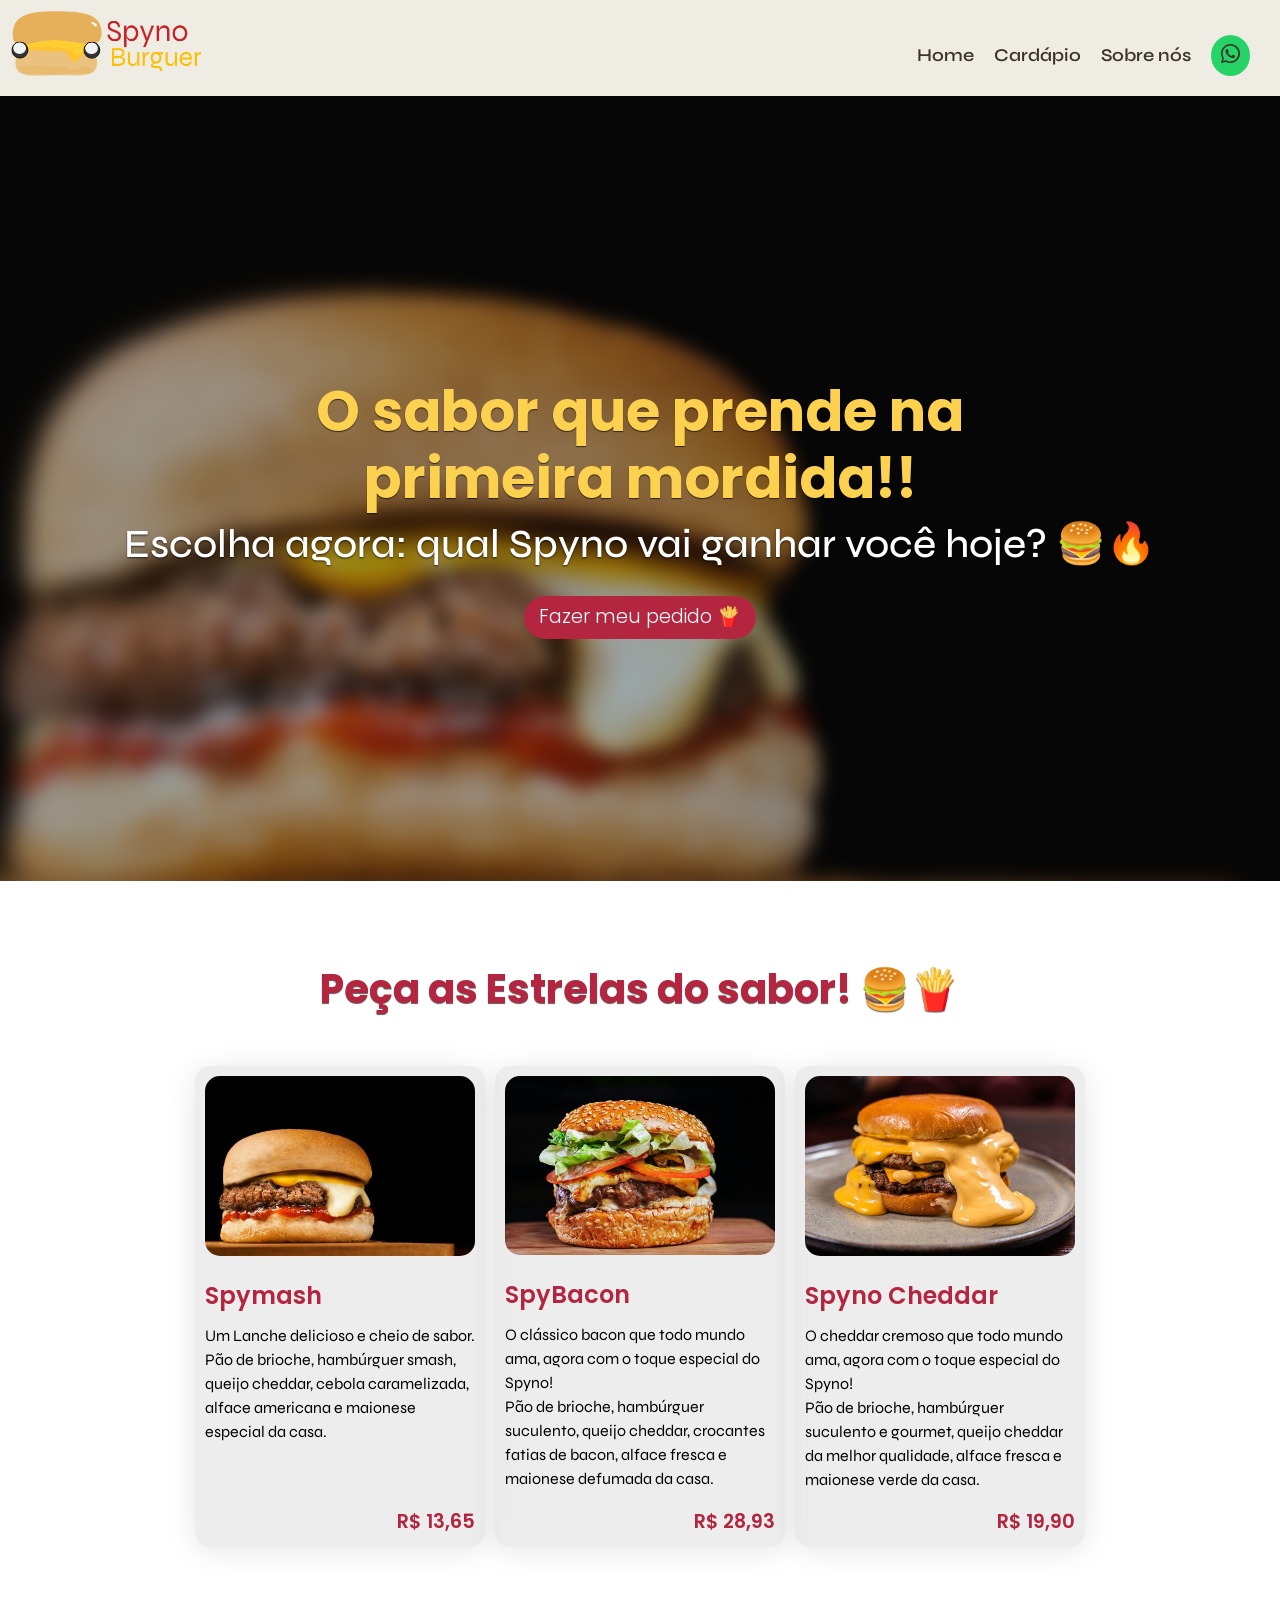
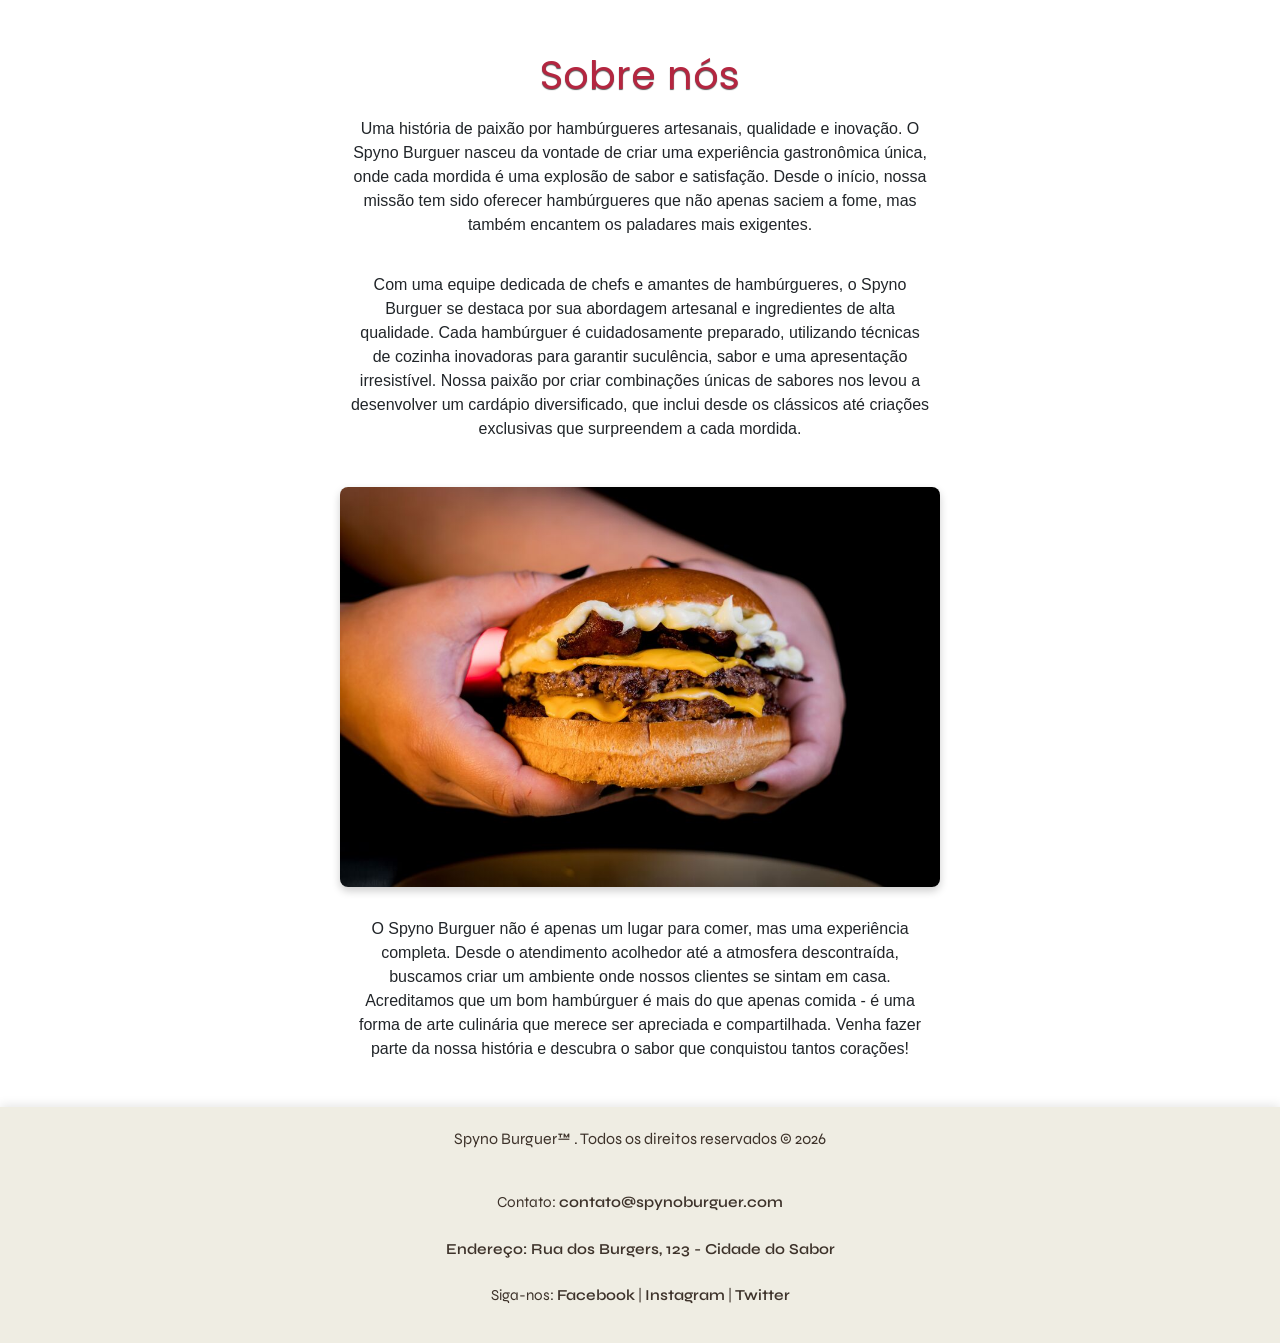
==== index.html @ efda7190 "feat: card animations; about Us html animations; cta in index.html with link for menu.html" ====
<!DOCTYPE html>
<html lang="pt-br">
<head>
    <!-- SEO básico com palavras-chave -->
    <meta name="keywords" content="Hamburgueria, Burger, Spyno Burger, Hambúrguer Artesanal, Delivery de Hambúrguer, Fast Food, Smash Burger, Lanches, Cardápio Online, Hamburgueria Gourmet">

    <meta charset="UTF-8">
    <meta name="viewport" content="width=device-width, initial-scale=1.0">
    
    <title>Spyno Burguer</title>

    <!-- Fontes externas do Google -->
    <link rel="preconnect" href="https://fonts.googleapis.com">
    <link rel="preconnect" href="https://fonts.gstatic.com" crossorigin>

    <link href="https://fonts.googleapis.com/css2?family=Montserrat:ital,wght@0,100..900;1,100..900&family=Syne:wght@400..800&display=swap" rel="stylesheet">

    <link href="https://fonts.googleapis.com/css2?family=Poppins:ital,wght@0,100;0,200;0,300;0,400;0,500;0,600;0,700;0,800;0,900;1,100;1,200;1,300;1,400;1,500;1,600;1,700;1,800;1,900&display=swap" rel="stylesheet">

    <!-- Ícones do Google -->
    <link rel="stylesheet" href="https://fonts.googleapis.com/css2?family=Material+Symbols+Outlined:opsz,wght,FILL,GRAD@24,400,0,0&icon_names=menu" />

    <!-- Bootstrap (CSS + ícones) -->
    <link href="https://cdn.jsdelivr.net/npm/bootstrap@5.3.8/dist/css/bootstrap.min.css" rel="stylesheet">
    <link rel="stylesheet" href="https://cdn.jsdelivr.net/npm/bootstrap-icons@1.11.3/font/bootstrap-icons.min.css">

    <!-- CSS modular do projeto -->
    <link rel="stylesheet" href="css/conf.css">
    <link rel="stylesheet" href="css/components/bg.css">
    <link rel="stylesheet" href="css/components/animations.css">
    <link rel="stylesheet" href="css/layout/index.css">
    <link rel="stylesheet" href="css/components/header.css">
    <link rel="stylesheet" href="css/components/main.css">
    <link rel="stylesheet" href="css/components/footer.css">
    <link rel="stylesheet" href="css/components/logo.css">
    <link rel="stylesheet" href="css/components/menu.css">
    <link rel="stylesheet" href="css/components/button.css">
    <link rel="stylesheet" href="css/components/zap.css">
    <link rel="stylesheet" href="css/components/card.css">
    <link rel="stylesheet" href="css/components/text.css">
</head>

<body class="bg">

    <!-- ================= HEADER ================= -->
    <header class="header">

        <!-- Logo responsiva (troca imagem no mobile) -->
        <picture>
            <source media="(max-width: 768px)" srcset="images/logo-mob.png">
            <img src="images/logo.png" alt="Hamburguer com olinhos e o nome Spyno Burguer" class="logo-img">
        </picture>

        <!-- Menu de navegação -->
        <nav class="menu">

            <!-- Ícone do menu mobile -->
            <span class="material-symbols-outlined" id="menu-btn">
                menu
            </span>

            <!-- Lista de navegação -->
            <ul id="menu-list">

                <li><a href="#home">Home</a></li>
                <li><a href="/html/menu.html">Cardápio</a></li>
                <li><a href="/html/aboutUs.html">Sobre nós</a></li>

                <!-- BOTÃO WHATSAPP (corrigido dentro de LI) -->
                <li>
                    <a href="https://wa.me/5511999999999" target="_blank" class="whatsapp-btn">
                        <i class="bi bi-whatsapp"></i>
                    </a>
                </li>

            </ul>
        </nav>
    </header>

    <!-- ================= MAIN ================= -->
    <main class="main">

        <!-- HERO SECTION -->
        <section class="starter">

            <h1 class="title " id="titleCta">
                O sabor que prende na <br>primeira mordida!!
            </h1>

            <h2 class="subtitle" id="subtitleCta">
                Escolha agora: qual Spyno vai ganhar você hoje? &#x1F354;&#x1F525;
            </h2>

            <button class="callToAction">
                <a href="html/menu.html">Fazer meu pedido &#x1F35F;</a>
            </button>

        </section>

        <!-- CARDÁPIO / DESTAQUES -->
        <section class="stars">

            <div class="container ">

                <h2 class="subtitle " id="subtitleStars">
                    Peça as Estrelas do sabor!  &#x1F354;&#x1F35F;
                </h2>

                <div class="cards-container">
                    <div class="card">
                        <figure class="card-img ">
                            <img src="images/Spymash.jpg" alt="imagem do item do cardápio">
                        </figure>
                        <h3 class="card-title">Spymash</h3>
                        <p class="card-description">
                            Um Lanche delicioso e cheio de sabor. <br>
                            Pão de brioche, hambúrguer smash, queijo cheddar, cebola caramelizada, alface americana e maionese especial da casa.
                            <br>
                        </p>
                        <span class="price">R$ 13,65</span>

                    </div>
                    <div class="card item">
                        <figure class="card-img ">
                            <img src="images/SpyBacon.jpg" alt="imagem do item do cardápio">
                        </figure>
                        <h3 class="card-title">SpyBacon</h3>
                        <p class="card-description">
                            O clássico bacon que todo mundo ama, agora com o toque especial do Spyno! <br>
                            Pão de brioche, hambúrguer suculento, queijo cheddar, crocantes fatias de bacon, alface fresca e maionese defumada da casa. <br>
                        </p>
                        <span class="price">R$ 28,93</span>

                    </div>
                    <div class="card item  ">
                        <figure class="card-img">
                            <img src="images/SpynoCheddar.jpg" alt="imagem do item do cardápio">
                        </figure>
                        <h3 class="card-title">Spyno Cheddar</h3>
                        <p class="card-description">
                            O cheddar  cremoso que todo mundo ama, agora com o toque especial do Spyno! <br>
                            Pão de brioche, hambúrguer suculento e gourmet, queijo cheddar da melhor qualidade, alface fresca e maionese verde da casa.<br>
                        </p>
                        <span class="price">R$ 19,90</span>
                    </div>
                </div>

            </div>
        </section>

        <!-- SOBRE -->
        <section class="about-us ">

            <h2 class="subtitle" id="subtitleAbout">Sobre nós</h2>

            <p class="paragraph">
                Uma história de paixão por hambúrgueres artesanais, qualidade e inovação. O Spyno Burguer nasceu da vontade de criar uma experiência gastronômica única, onde cada mordida é uma explosão de sabor e satisfação. Desde o início, nossa missão tem sido oferecer hambúrgueres que não apenas saciem a fome, mas também encantem os paladares mais exigentes.
            </p>

            <p class="paragraph">
                Com uma equipe dedicada de chefs e amantes de hambúrgueres, o Spyno Burguer se destaca por sua abordagem artesanal e ingredientes de alta qualidade. Cada hambúrguer é cuidadosamente preparado, utilizando técnicas de cozinha inovadoras para garantir suculência, sabor e uma apresentação irresistível. Nossa paixão por criar combinações únicas de sabores nos levou a desenvolver um cardápio diversificado, que inclui desde os clássicos até criações exclusivas que surpreendem a cada mordida.
            </p>

            <img src="images/foto-para-about-us.jpg" alt="imagem">

            <p class="paragraph">
                O Spyno Burguer não é apenas um lugar para comer, mas uma experiência completa. Desde o atendimento acolhedor até a atmosfera descontraída, buscamos criar um ambiente onde nossos clientes se sintam em casa. Acreditamos que um bom hambúrguer é mais do que apenas comida - é uma forma de arte culinária que merece ser apreciada e compartilhada. Venha fazer parte da nossa história e descubra o sabor que conquistou tantos corações!
            </p>



    </main>

    <!-- ================= FOOTER ================= -->
    <footer class="footer">
        <p>Spyno Burguer™ . Todos os direitos reservados © 2026</p>
        <br>
      <div class="contact-info">
          
            <p class="contact">Contato: <a href="mailto:contato@spynoburguer.com">contato@spynoburguer.com</a></p>
            <p class="address"><a href="https://www.google.com/maps" target="_blank" rel="external">Endereço: Rua dos Burgers, 123 - Cidade do Sabor</a></p>   
                <p class="social">
                Siga-nos:
                <a href="https://www.facebook.com/spynoburguer" target="_blank">Facebook</a> |
                <a href="https://www.instagram.com/spynoburguer" target="_blank">Instagram</a> |
                <a href="https://www.twitter.com/spynoburguer" target="_blank">Twitter</a>
            </p>
      </div>
    </footer>

    <!-- JS -->
    <script src="js/menu.js"></script>
    <script src="js/load.js"></script>

    <!-- Bootstrap JS -->
    <script src="https://cdn.jsdelivr.net/npm/bootstrap@5.3.8/dist/js/bootstrap.bundle.min.js"></script>

</body>
</html>
---- css/conf.css ----
/* Reset geral: remove espaçamentos padrão do navegador e padroniza o modelo de caixa */
* {
    padding: 0px;
    margin: 0px;
    box-sizing: border-box; /* facilita layout: padding não aumenta o tamanho do elemento */
}

/* Variáveis globais de cor (design system simples) */
:root {
    --base: #efede3;          /* cor de fundo base */
    --shadows: #000000a6;     /* sombra semi-transparente */

    --cta: #B42640;           /* cor de destaque (botões/ações principais) */
    --accent: #FCD150;        /* cor de destaque secundário */

    --text: #000000;          /* texto principal */
    --text-additional: #3d322a; /* texto secundário */
    --text-day: #ffffff;      /* texto sobre fundos escuros */
}

/* Estrutura base da página */
body {
    width: 100%;
    margin: 0px;
    padding: 0px;

    min-height: 100vh; /* garante que ocupa pelo menos a altura da tela */

    display: flex;
    flex-direction: column; /* organiza conteúdo em coluna */
}

/* Faz o conteúdo principal ocupar o espaço restante */
main {
    flex: 1; /* empurra footer pra baixo e ocupa espaço disponível */
}
---- css/components/bg.css ----
.bg{
    background-image: linear-gradient(45deg, var(--base), var(--gradient), var(--endGrad));
}
---- css/components/animations.css ----
/* Faz o elemento aparecer gradualmente (de transparente para visível) */
@keyframes fadeIn {
    from {
        opacity: 0;
    }
    to {
        opacity: 1;
    }
}

/* Faz o elemento desaparecer gradualmente (de visível para transparente) */
@keyframes fadeout {
    from {
        opacity: 1;
    }
    to {
        opacity: 0;
    }
}

/* Animação de “entrada suave” com leve subida */
@keyframes cascade {
    from {
        opacity: 0;
        transform: translateY(-10px); /* começa um pouco acima */
    }
    to {
        opacity: 1;
        transform: translateY(0); /* volta pra posição normal */
    }
}

/* Efeito de pulsação (cresce e volta ao normal) */
@keyframes pulse {
    0% {
        transform: scale(1);
    }
    50% {
        transform: scale(1.08); /* aumenta levemente */
    }
    100% {
        transform: scale(1); /* volta ao tamanho original */
    }
}

/* Entrada vindo da esquerda para o centro */
@keyframes slideIn {
    from {
        transform: translateX(-100%); /* começa fora da tela à esquerda */
        opacity: 0;
    }
    to {
        transform: translateX(0); /* posição final */
        opacity: 1;
    }
}



.fade-in.show {
  animation: fadeIn 0.6s ease forwards;
}

.fade-out.show {
  animation: fadeout 0.6s ease forwards;
}

.cascade.show {
  animation: cascade 0.6s ease forwards;
}

.slide-in.show {
  animation: slideIn 0.6s ease forwards;
}
---- css/layout/index.css ----
/* ===== HERO SECTION ===== */

.starter {
    position: relative;
    overflow: hidden;

    min-width: 100%;
    padding-top: 40px;

    display: flex;
    flex-direction: column;
    align-items: center;
    justify-content: center;

    min-height: 87.3vh; /* quase tela cheia */
}

/* Fundo do hero com imagem + overlay + blur */
.starter::before {
    content: "";

    position: absolute;
    inset: 0;

    /* camada escura + imagem */
    background-image:     
      linear-gradient(
            rgba(0,0,0,.35),
            rgba(0,0,0,.35)
        ),
        url('../../images/burguer-bg.jpg');

    background-size: cover;
    background-position: center;

    filter: blur(8px); /* efeito cinematográfico */
    transform: scale(1.1); /* evita bordas aparecendo no blur */

    z-index: -1; /* joga para trás do conteúdo */
}

/* ===== CTA HERO TITLE ===== */

#titleCta {
    font-size:clamp(1.5rem, 5vw, 3.5rem);
    font-family: 'Poppins', sans-serif;
    font-weight: 700;

    text-shadow: 0px 1px 1px var(--shadows);

    color: var(--accent);
}

/* Subtítulo do CTA */
#subtitleCta {
    font-weight: 500;
    font-family: 'Syne', sans-serif;
    font-size: clamp(1.25rem, 4vw, 2.5rem);

    text-shadow: 0px 1px 2px var(--shadows);

    color: var(--text-day);
}

/* ===== STARS SECTION ===== */

.stars {
    width: 100%;

    display: flex;
    flex-direction: column;
    align-items: center;
    justify-content: center;

    margin-top: 5%;
    padding: 20px;
}

/* Subtítulo específico da seção stars */
.subtitle#subtitleStars {
    font-size: clamp(1.5rem, 4vw, 2.5rem)   ;
    font-family: 'Poppins', sans-serif;
    font-weight: 700;

    text-shadow: 0px 1px 1px var(--shadows);

    color: var(--cta);
}



.about-us{
    width: 100%;
    padding: 20px;
    margin-top: 5%;
    display: flex;
    flex-direction: column;
    align-items: center;
    justify-content: center;
}

#subtitleAbout {
    font-size: clamp(1.5rem, 4vw, 2.5rem);
    font-family: 'Poppins', sans-serif;
    font-weight: 400;

    text-shadow: 0px 1px 1px var(--shadows);

    color: var(--cta);
}
.paragraph {
    max-width: 600px; /* evita linha muito longa (boa prática UX) */
    padding: 10px;
    line-height: 1.5; /* melhora leitura */

    font-family: Helvetica, sans-serif;
    font-size: clamp(1rem, 4vw, 1.25rem);
    text-align: center;
    background: rgba(255, 255, 255, 0.8); /* leve fundo para destacar o texto */
    border-radius: 8px; /* cantos arredondados para suavizar */ 

    animation: cascade 1s ease-in-out;
}

.about-us img {
    width: 100%;
    max-width: 600px;
    margin: 20px 0;
    border-radius: 8px; /* cantos arredondados para suavizar */
    box-shadow: 0px 4px 8px rgba(0,0,0,0.2); /* leve sombra para destacar a imagem */
}

a{
    text-decoration: none;
    color: var(--text-day);
}
a:hover{
    color: var(--text);
}
---- css/components/header.css ----
/* Header da página */
.header {
    display: flex;        /* ativa flexbox */
    min-width: 100%;      /* tenta ocupar toda largura */

    background: var(--base); /* fundo do header */

    padding: 10px;        /* espaço interno */
}
---- css/components/main.css ----
/* Container principal da página */
.main {
    display: flex;              /* ativa flexbox */
    width: 100%;                /* ocupa toda largura */
    height: 100vh;              /* ocupa toda altura da tela */

    flex-direction: column;     /* organiza itens em coluna */

    align-items: center;        /* centraliza horizontalmente */
    justify-content: flex-start;    /* centraliza verticalmente */
}
---- css/components/footer.css ----
/* Footer da página */
.footer {
    display: flex;
    flex-direction: column; /* 👈 ESSENCIAL: organiza em coluna */
    align-items: center;
    justify-content: center;

    width: 100%;
    background: var(--base);

    padding: 20px 15px;
    margin: 0;

    color: var(--text-additional);
    font-family: 'Syne', sans-serif;

    text-align: center;

    box-shadow: 0 -2px 10px rgba(0,0,0,0.1);
}

/* texto principal */
.footer .copyright {
    font-size: 1.1rem;
    font-weight: 500;
    margin-bottom: 10px;
}

/* bloco de contato */
.contact-info {
    display: flex;
    flex-direction: column; /* 👈 evita tudo ficar na mesma linha */
    align-items: center;
    gap: 8px;

    font-size: 0.95rem;
}

/* links */
.contact-info a {
    color: inherit;
    text-decoration: none;
    font-weight: 600;
}

.contact-info a:hover {
    text-decoration: underline;
}

/* responsivo */
@media (max-width: 768px) {
    .footer .copyright {
        font-size: 0.9rem;
    }

    .contact-info {
        font-size: 0.8rem;
    }
}
---- css/components/logo.css ----
/* Logo do site */
.logo-img {
    width: 200px;              /* tamanho padrão da logo */
    display: inline-block;     /* comportamento inline com controle de bloco */
    margin: 0;

    animation: cascade 1s ease; /* entrada suave */
}

/* Responsividade para tablets e celulares */
@media (max-width: 768px) {

    /* Ajusta header no mobile */
    .header {
        display: flex;
        justify-content: center; /* centraliza conteúdo */
        align-items: center;

        position: relative; /* necessário pro menu absoluto funcionar */
    }

    /* Logo menor no mobile */
    .logo-img {
        width: 170px;
    }

    /* Menu posicionado no canto direito */
    .menu {
        position: absolute;
        right: 10px;
    }
}
---- css/components/menu.css ----
/* =========================
   MENU DESKTOP
========================= */

.menu {
    display: flex;
    justify-content: flex-end; /* joga o menu pro lado direito */
    align-items: center;

    width: 100%;

    padding: 10px 20px;
    margin-top: 15px;

    position: relative; /* base pro dropdown mobile */
}

/* UL do menu */
.menu ul {
    display: flex;
    align-items: center;
    gap: 20px; /* espaçamento entre links */

    margin: 0;
    padding: 0;
}

/* Remove bullets da lista */
.menu ul li {
    list-style: none;
}

/* Links */
.menu ul li a {
    text-decoration: none;

    color: var(--text-additional);

    font-size: 18px;
    font-family: 'Syne', sans-serif;
    font-weight: 600;

    animation: fadeIn 0.5s ease;
    transition: opacity 0.3s ease;
}

/* Hover simples (leve e clean) */
.menu ul li a:hover {
    opacity: 0.7;
}

/* Ícone hamburguer (desktop escondido) */
.material-symbols-outlined {
    display: none;

    font-size: 32px;
    color: var(--text-day);

    cursor: pointer;

    transition: opacity 0.3s ease;
}

.material-symbols-outlined:hover {
    opacity: 0.7;
}

/* =========================
   MENU MOBILE
========================= */

@media (max-width: 768px) {

    /* mostra hamburguer */
    .material-symbols-outlined {
        display: block;
    }

    /* links mobile */
    .menu ul li a {
        font-size: 1.3rem;
        font-weight: 700;
        color: var(--text);

        font-family: 'Syne', sans-serif;

        text-align: flex-start; /* ⚠️ isso aqui não existe */
    }

    /* dropdown */
    .menu ul {
        display: flex;
        flex-direction: column;

        align-items: left; /* ⚠️ isso também é inválido */

        gap: 15px;

        position: absolute;

        padding: 15px 20px;
        border-radius: 8px;

        top: 50px;
        right: -15px;

        background-color: var(--base);

        opacity: 0;
        visibility: hidden;

        transform: translateY(-10px);

        transition: opacity 0.4s ease,
                    transform 0.4s ease,
                    visibility 0.4s;
    }

    /* menu aberto */
    .menu ul.active {
        opacity: 1;
        visibility: visible;

        transform: translateY(0);
    }

    /* setinha do dropdown */
    .menu ul::before {
        content: "";

        position: absolute;

        top: -9px;
        right: 31px;

        border-left: 8px solid transparent;
        border-right: 8px solid transparent;
        border-bottom: 10px solid var(--base);
    }
}
---- css/components/button.css ----
/* Botão de chamada pra ação (CTA) */
.callToAction {
    padding: 7px 15px; /* espaço interno do botão */
    margin-top: 20px;  /* separação do elemento acima */

    font-size: 1.2em; /* tamanho do texto */
    font-family: 'Poppins', sans-serif;
    font-weight: 300;

    color: var(--text-day);        /* cor do texto (branco) */
    background-color: var(--cta);  /* cor principal do botão */

    border: none;
    border-radius: 30px; /* deixa o botão bem arredondado (pill button) */

    animation: cascade 1s ease-in-out; /* entra com animação suave */

    cursor: pointer; /* muda o mouse pra indicar clique */

    transition: .3s ease-in-out; /* suaviza hover e mudanças de estilo */
}

/* Estado ao passar o mouse */
.callToAction:hover {
    background-color: var(--accent); /* muda cor do fundo */
    color: var(--text);              /* muda cor do texto */
}
---- css/components/zap.css ----
/* Botão do WhatsApp */
.whatsapp-btn {
    display: inline-flex; /* coloca ícone + texto lado a lado */
    align-items: center;  /* centraliza verticalmente */
    justify-content: center;
    gap: 8px;             /* espaço entre ícone e texto */

    padding: 6px 10px;

    background-color: #25D366; /* verde oficial WhatsApp */
    color: white;

    text-decoration: none;

    border-radius: 100%; /* deixa totalmente circular */

    transition: transform .3s ease; /* animação suave no hover */
}

/* Hover do botão */
.whatsapp-btn:hover {
    transform: scale(1.1); /* aumenta levemente */

    box-shadow: 0px 0px 8px #25D366; /* glow verde */
}

/* Ícone do WhatsApp */
.bi-whatsapp {
    font-size: 1.2rem;
}
---- css/components/card.css ----
/* ===== CARD PRINCIPAL ===== */
.card {
    border: none;

    max-width: 290px;

    border-radius: 15px;
    padding: 10px;
    margin-top: 4%;

    /* efeito vidro */
    background: rgba(104, 104, 104, 0.116);
    backdrop-filter: blur(10px);

    box-shadow: 0 4px 30px rgba(0, 0, 0, 0.1);
    display: flex;
    flex-direction: column; /* organiza conteúdo verticalmente */
    transition: transform 0.3s ease;
    animation: cascade .5s ease-in-out;

}

.card-menu{
    max-width: 270px;
    margin-left: 40px;
    gap: 20px;
    margin-bottom: 2%;

}

.card-title {
    font-size: 1.5rem;
    font-family: 'Poppins', sans-serif;
    font-weight: 600;

    color: var(--cta);
    margin-top: 10px;
    
}

.card-description {
    font-size: 1rem;
    font-family: 'Syne', sans-serif;
    font-weight: 400;

    color: var(--text);
    margin-top: 5px;
}

.card:hover {
    transform: translateY(-5px);
}

/* ===== IMAGEM DO CARD ===== */
.card-img img {
    width: 100%;
    border-radius: 15px;
}


.cards-container {
    display: flex;
    gap: 10px;
    flex-wrap: wrap; /* quebra linha quando não cabe */
    justify-content: center;
    align-items:  stretch;
}


/* price */

.price {
    font-size: 1.2rem;
    font-family: 'Poppins', sans-serif;
    font-weight: 600;
    color: var(--cta);
    margin-top: auto;
    text-align: right;
}
---- css/components/text.css ----
/* Título principal */
.title {
    font-family: 'Syne', sans-serif;
    font-weight: bold;
    text-align: center;
    animation: cascade 1s ease-in-out; /* entrada suave */
}

/* Subtítulo */
.subtitle {
    font-family: 'Montserrat', sans-serif;
    font-weight: normal;
    text-align: center;
    animation: cascade 1s ease-in-out;
}

/* Parágrafo padrão */
.paragraph {
    max-width: 600px; /* evita linha muito longa (boa prática UX) */
    padding: 10px;
    line-height: 1.5; /* melhora leitura */

    font-family: Helvetica, sans-serif;
    font-size: 1rem;
    text-align: center;

    animation: cascade 1s ease-in-out;
}
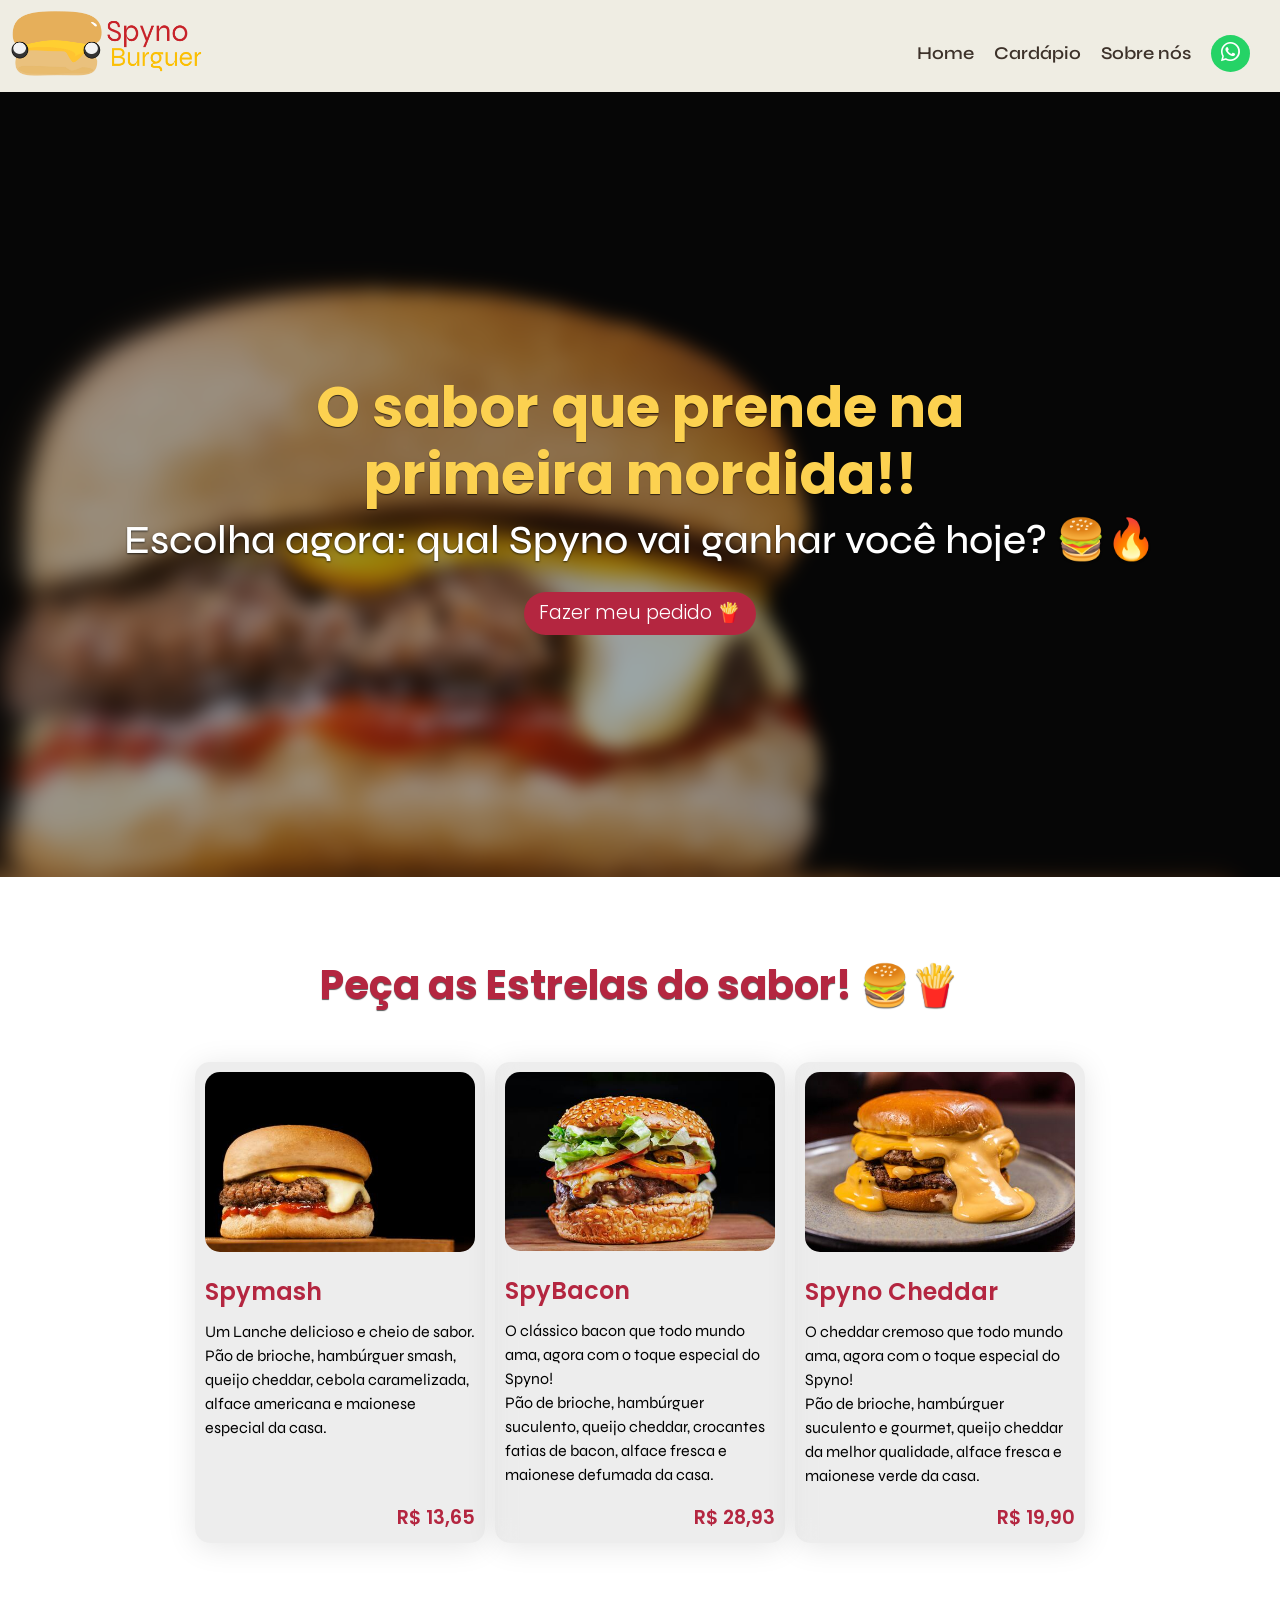
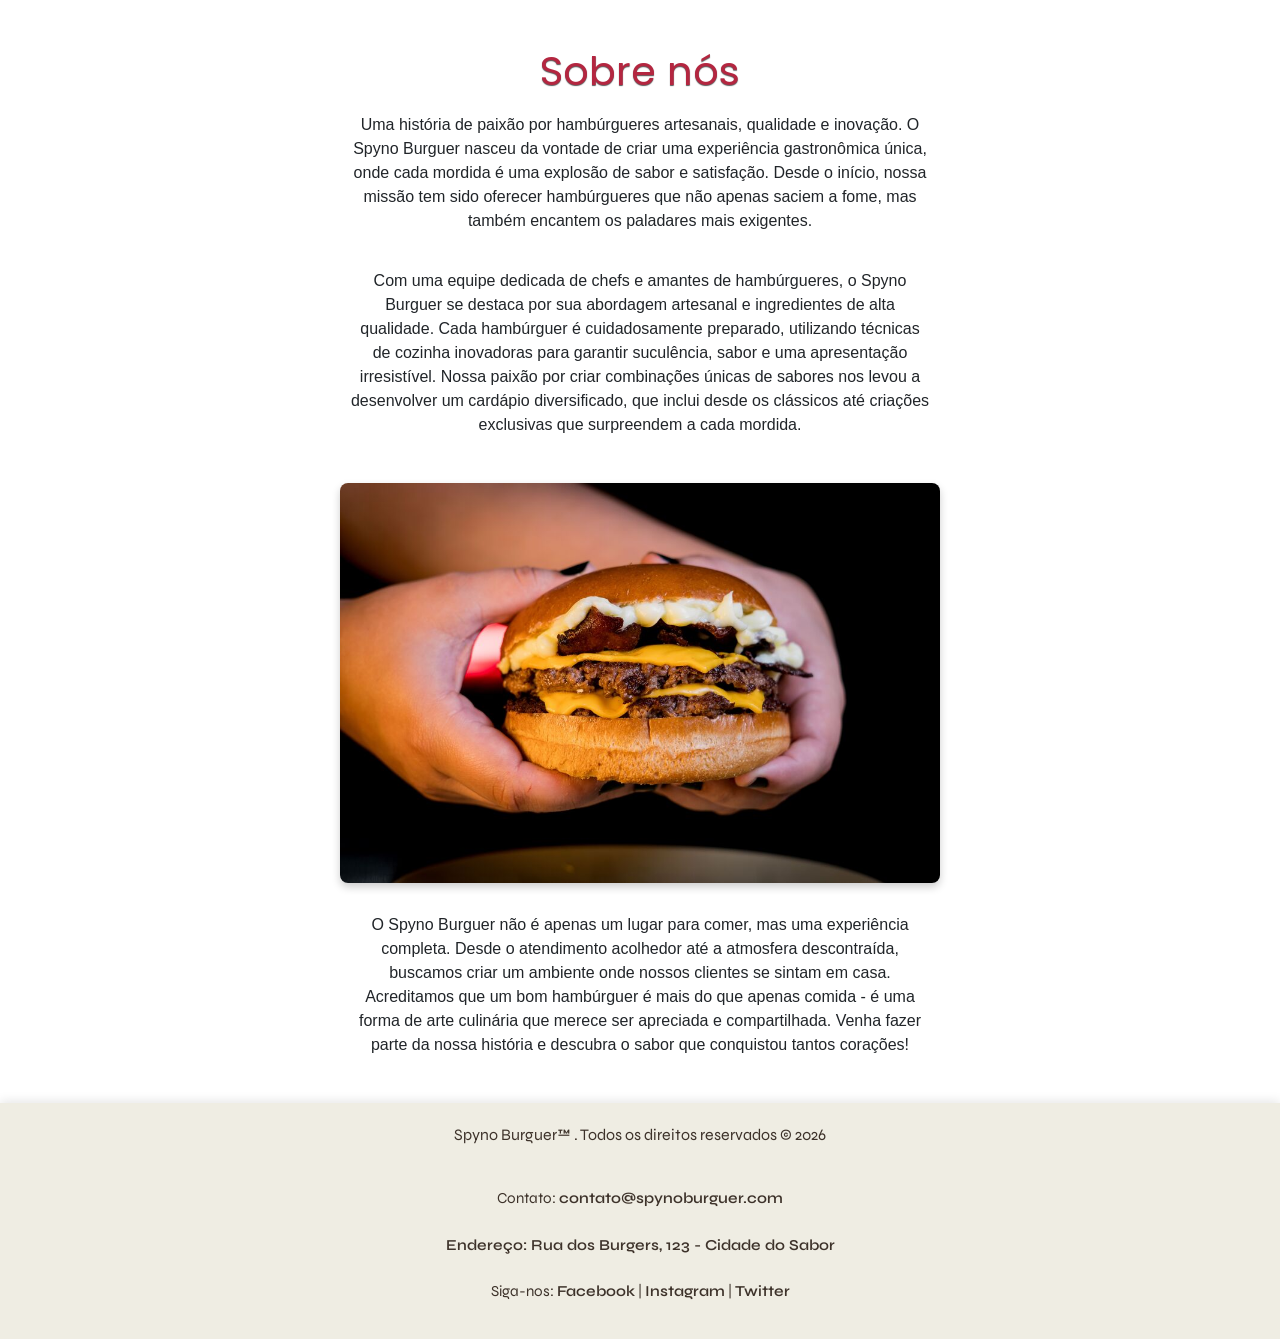
==== commit 0ec3f6cb: "feat: mobile site; i am a happy ))))))" ====
--- a/index.html
+++ b/index.html
@@ -65,15 +65,12 @@
                 <li><a href="#home">Home</a></li>
                 <li><a href="/html/menu.html">Cardápio</a></li>
                 <li><a href="/html/aboutUs.html">Sobre nós</a></li>
-
-                <!-- BOTÃO WHATSAPP (corrigido dentro de LI) -->
-                <li>
-                    <a href="https://wa.me/5511999999999" target="_blank" class="whatsapp-btn">
-                        <i class="bi bi-whatsapp"></i>
-                    </a>
-                </li>
-
             </ul>
+            <span id="zapContainer">
+                <a href="https://wa.me/5511999999999" target="_blank" class="whatsapp-btn">
+                    <i class="bi bi-whatsapp"></i>
+                </a>
+            </span>
         </nav>
     </header>
 
--- a/css/components/menu.css
+++ b/css/components/menu.css
@@ -9,7 +9,7 @@
     align-items: center;
 
     width: 100%;
-
+    
     padding: 10px 20px;
     margin-top: 15px;
 
@@ -55,7 +55,7 @@
     display: none;
 
     font-size: 32px;
-    color: var(--text-day);
+    color: var(--text-additional);
 
     cursor: pointer;
 
@@ -64,6 +64,10 @@
 
 .material-symbols-outlined:hover {
     opacity: 0.7;
+}
+
+#zapContainer{
+    padding-left: 20px;
 }
 
 /* =========================
@@ -81,7 +85,7 @@
     .menu ul li a {
         font-size: 1.3rem;
         font-weight: 700;
-        color: var(--text);
+        color: var(--text-additional);
 
         font-family: 'Syne', sans-serif;
 
@@ -94,7 +98,7 @@
         flex-direction: column;
 
         align-items: left; /* ⚠️ isso também é inválido */
-
+        z-index: 1;
         gap: 15px;
 
         position: absolute;
@@ -102,8 +106,8 @@
         padding: 15px 20px;
         border-radius: 8px;
 
-        top: 50px;
-        right: -15px;
+        top: 72px;
+        right: -20px;
 
         background-color: var(--base);
 
@@ -138,4 +142,9 @@
         border-right: 8px solid transparent;
         border-bottom: 10px solid var(--base);
     }
+    #zapContainer{
+    padding-left: 20px;
+    margin-right: -20px;
+}
+
 }
--- a/css/components/zap.css
+++ b/css/components/zap.css
@@ -6,7 +6,7 @@
     justify-content: center;
     gap: 8px;             /* espaço entre ícone e texto */
 
-    padding: 6px 10px;
+    padding: 4px 10px;
 
     background-color: #25D366; /* verde oficial WhatsApp */
     color: white;
@@ -28,4 +28,10 @@
 /* Ícone do WhatsApp */
 .bi-whatsapp {
     font-size: 1.2rem;
+}
+
+@media (max-width: 768px) {
+    .bi-whatsapp{
+        font-size: 1.8rem;
+    }
 }
--- a/css/components/card.css
+++ b/css/components/card.css
@@ -77,4 +77,14 @@
     color: var(--cta);
     margin-top: auto;
     text-align: right;
+}
+
+@media (max-width: 768px) {
+    .card-menu{
+    max-width: 270px;
+    margin-left: -20px;
+    gap: 10px;
+    margin-bottom: 2%;
+}
+    
 }
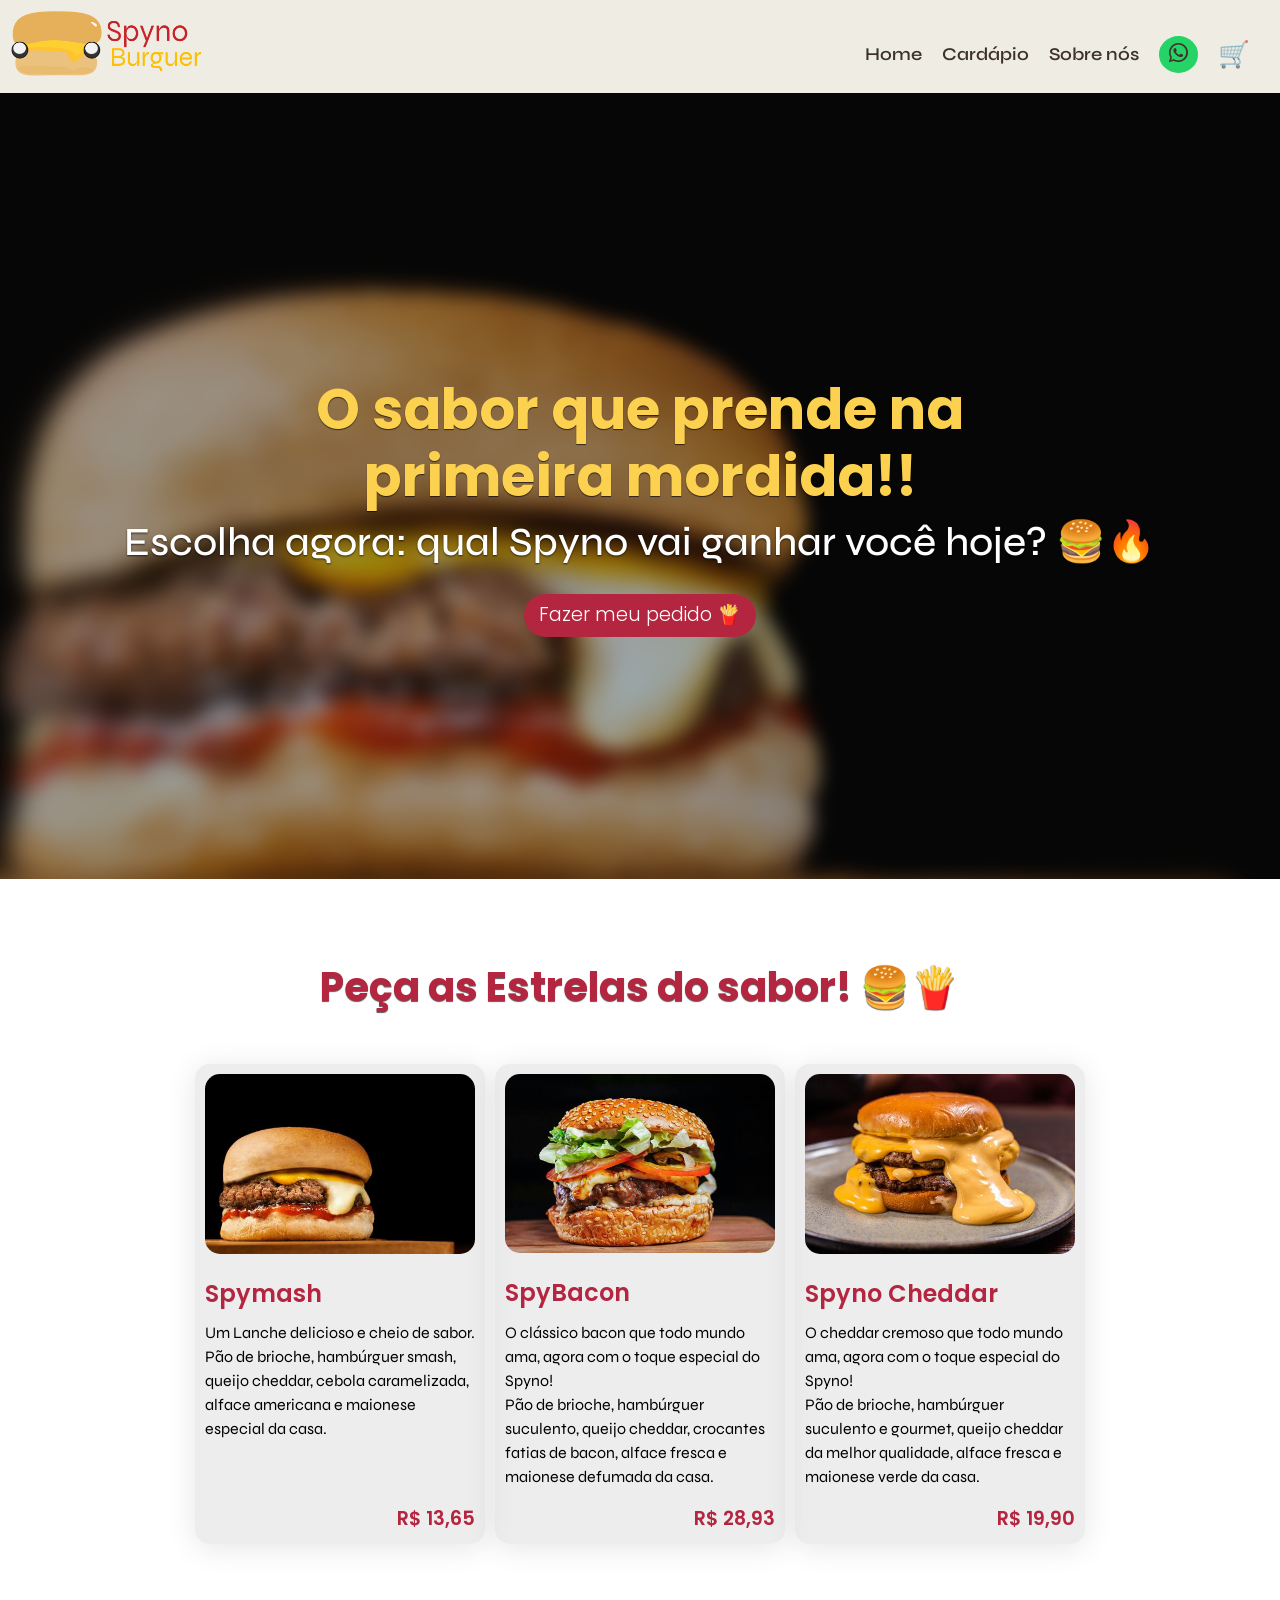
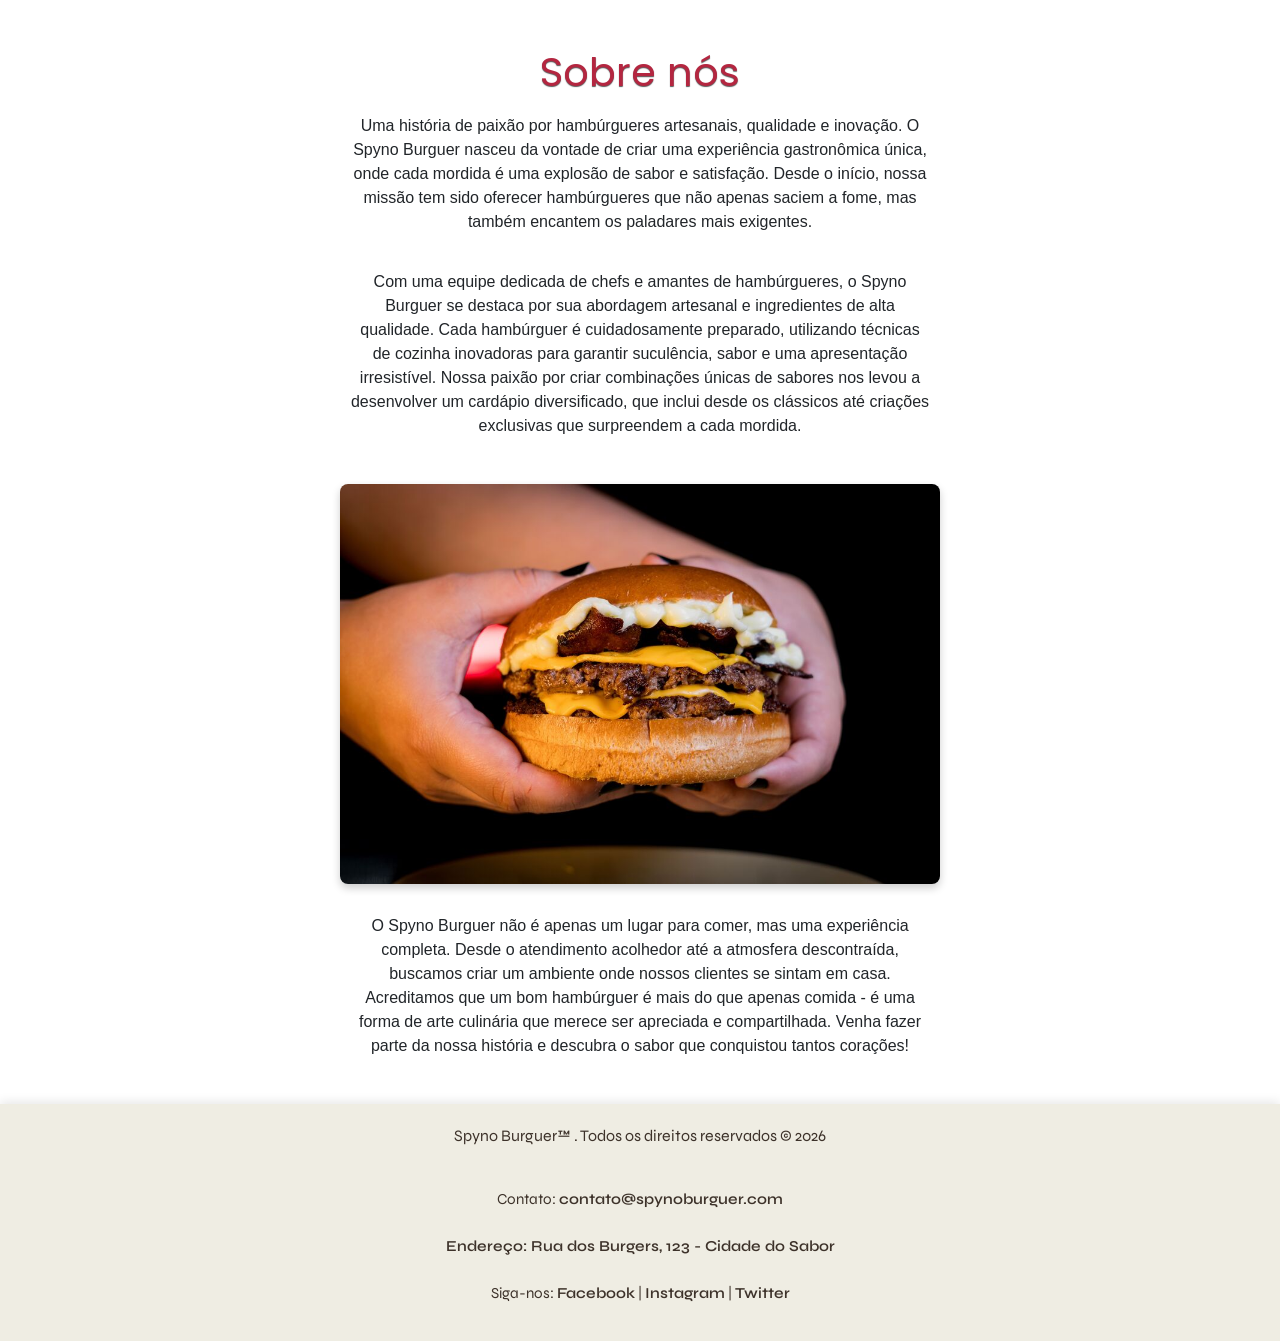
==== commit 99a684e0: "feat: carrinho" ====
--- a/index.html
+++ b/index.html
@@ -52,7 +52,7 @@
         </picture>
 
         <!-- Menu de navegação -->
-        <nav class="menu">
+          <nav class="menu">
 
             <!-- Ícone do menu mobile -->
             <span class="material-symbols-outlined" id="menu-btn">
@@ -62,14 +62,16 @@
             <!-- Lista de navegação -->
             <ul id="menu-list">
 
-                <li><a href="#home">Home</a></li>
-                <li><a href="/html/menu.html">Cardápio</a></li>
-                <li><a href="/html/aboutUs.html">Sobre nós</a></li>
+                <li><a href="../../SpynoBurguer/index.html">Home</a></li>
+                <li><a href="../../SpynoBurguer/html/menu.html">Cardápio</a></li>
+                <li><a href="../../SpynoBurguer/html/aboutUs.html">Sobre nós</a></li>
+                <li><a href="https://wa.me/5511999999999" target="_blank" class="whatsapp-btn">
+                    <i class="bi bi-whatsapp"></i>
+                </a></li>  
             </ul>
-            <span id="zapContainer">
-                <a href="https://wa.me/5511999999999" target="_blank" class="whatsapp-btn">
-                    <i class="bi bi-whatsapp"></i>
-                </a>
+          
+             <span id="carrinho">
+                <a href="/html/carrinho.html">&#x1F6D2;</a>
             </span>
         </nav>
     </header>
--- a/css/layout/index.css
+++ b/css/layout/index.css
@@ -44,7 +44,7 @@
 /* ===== CTA HERO TITLE ===== */
 
 #titleCta {
-    font-size:clamp(1.5rem, 5vw, 3.5rem);
+    font-size:clamp(2.8rem, 5vw, 3.5rem);
     font-family: 'Poppins', sans-serif;
     font-weight: 700;
 
@@ -57,7 +57,7 @@
 #subtitleCta {
     font-weight: 500;
     font-family: 'Syne', sans-serif;
-    font-size: clamp(1.25rem, 4vw, 2.5rem);
+    font-size: clamp(1.8rem, 4vw, 2.5rem);
 
     text-shadow: 0px 1px 2px var(--shadows);
 
--- a/css/components/menu.css
+++ b/css/components/menu.css
@@ -68,6 +68,10 @@
 
 #zapContainer{
     padding-left: 20px;
+}
+#carrinho{
+    padding-left: 20px;
+    font-size: 1.6rem;
 }
 
 /* =========================
@@ -146,5 +150,8 @@
     padding-left: 20px;
     margin-right: -20px;
 }
+    #carrinho{
+        margin-left: 0px;
+    }
 
 }
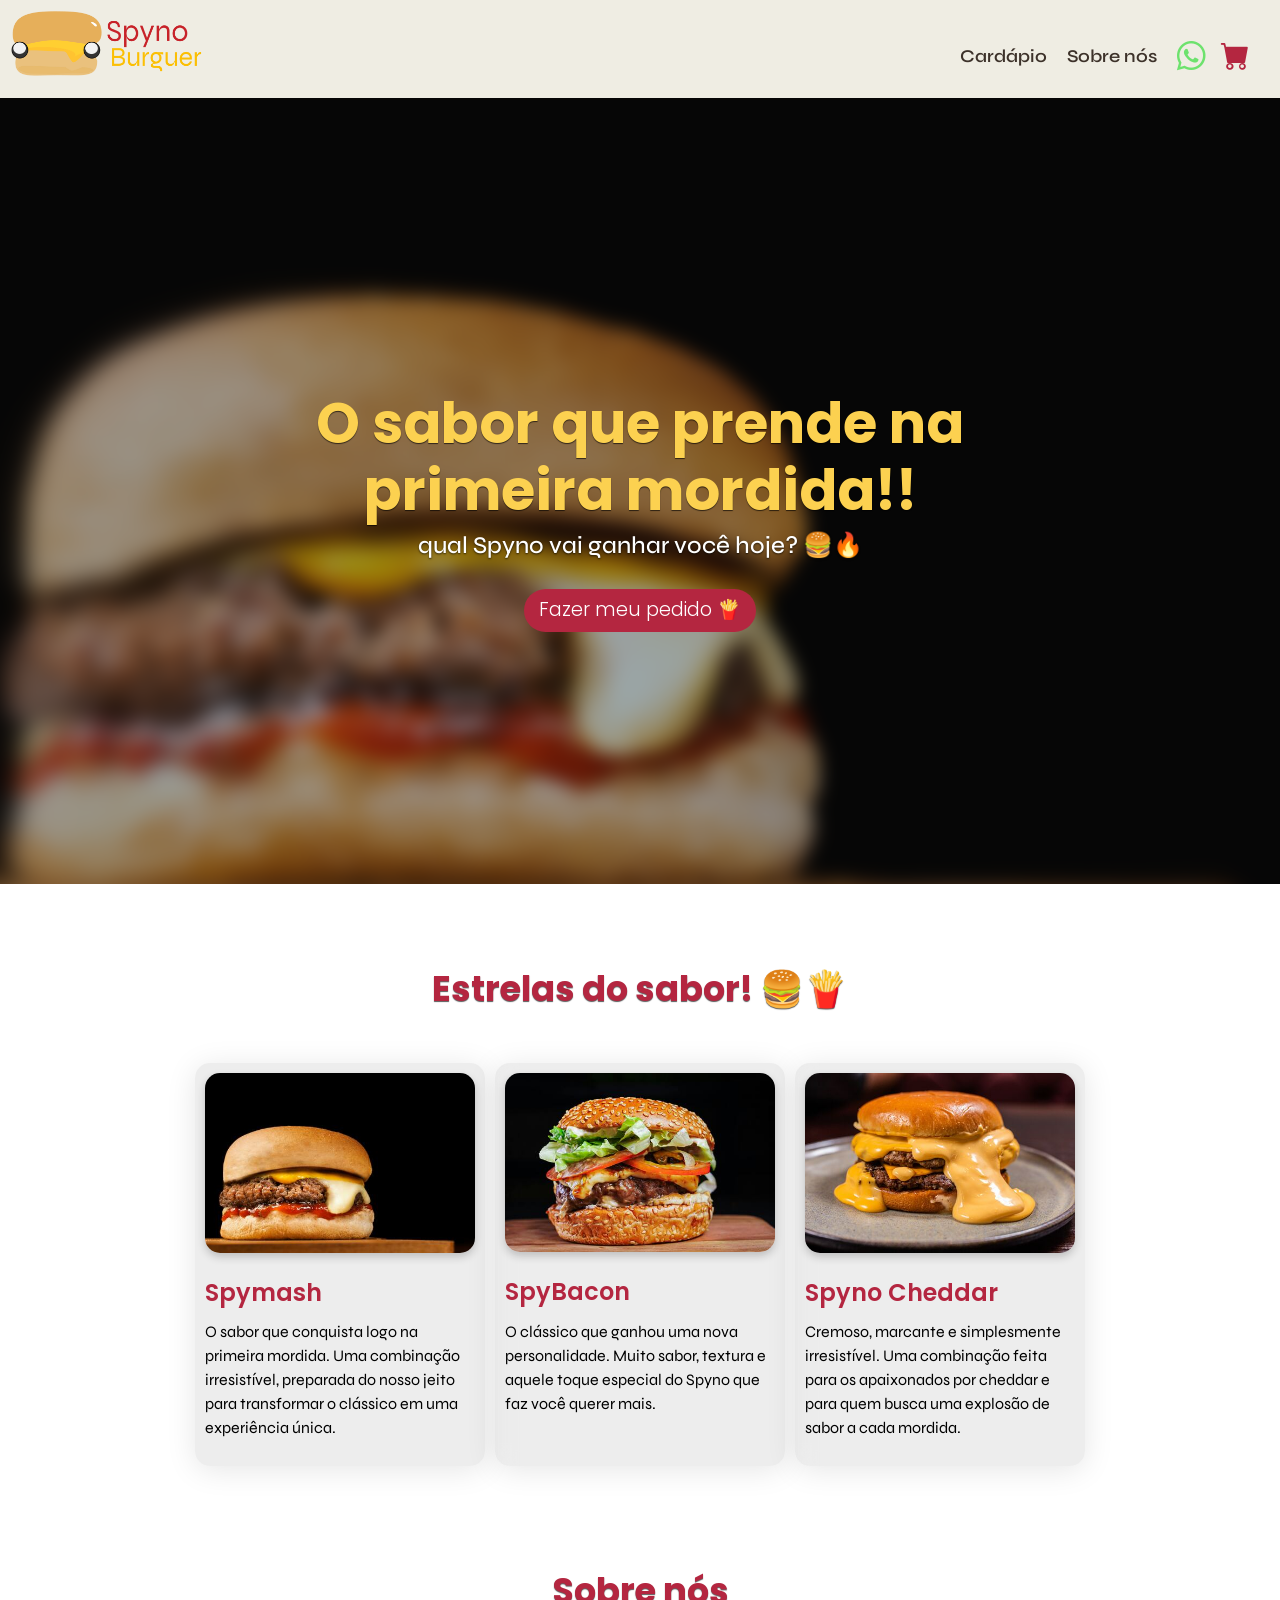
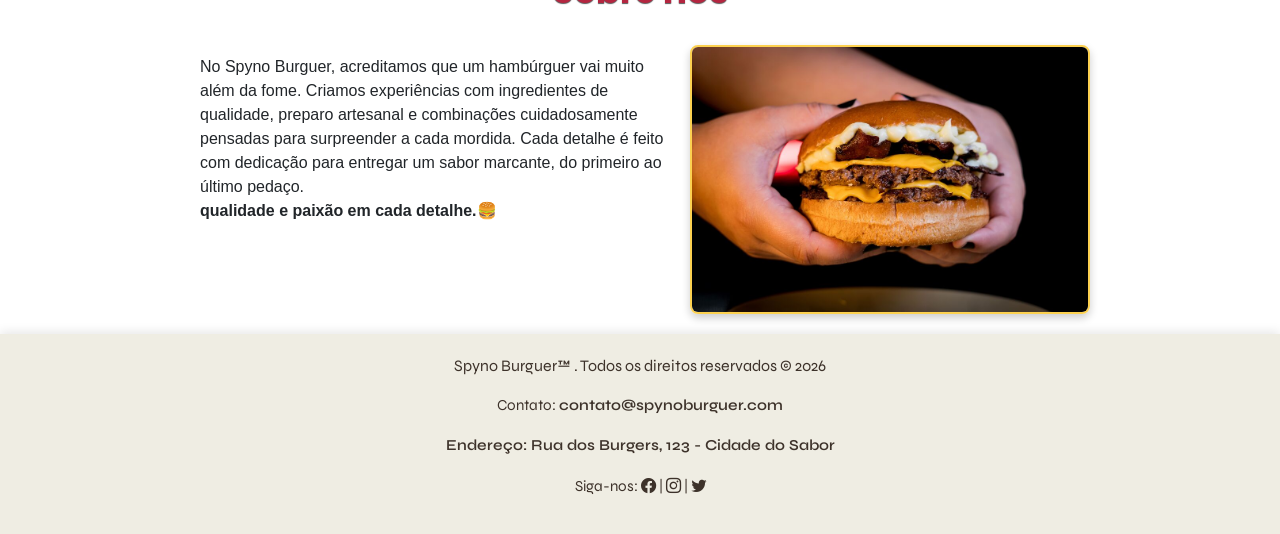
==== commit 1a0a5540: "refactor: reorganize files and update configurations" ====
--- a/index.html
+++ b/index.html
@@ -26,21 +26,15 @@
 
     <!-- CSS modular do projeto -->
     <link rel="stylesheet" href="css/conf.css">
-    <link rel="stylesheet" href="css/components/bg.css">
     <link rel="stylesheet" href="css/components/animations.css">
+    <link rel="stylesheet" href="css/layout/base.css">
     <link rel="stylesheet" href="css/layout/index.css">
-    <link rel="stylesheet" href="css/components/header.css">
-    <link rel="stylesheet" href="css/components/main.css">
-    <link rel="stylesheet" href="css/components/footer.css">
-    <link rel="stylesheet" href="css/components/logo.css">
     <link rel="stylesheet" href="css/components/menu.css">
     <link rel="stylesheet" href="css/components/button.css">
-    <link rel="stylesheet" href="css/components/zap.css">
     <link rel="stylesheet" href="css/components/card.css">
-    <link rel="stylesheet" href="css/components/text.css">
 </head>
 
-<body class="bg">
+<body>
 
     <!-- ================= HEADER ================= -->
     <header class="header">
@@ -62,16 +56,15 @@
             <!-- Lista de navegação -->
             <ul id="menu-list">
 
-                <li><a href="../../SpynoBurguer/index.html">Home</a></li>
-                <li><a href="../../SpynoBurguer/html/menu.html">Cardápio</a></li>
-                <li><a href="../../SpynoBurguer/html/aboutUs.html">Sobre nós</a></li>
-                <li><a href="https://wa.me/5511999999999" target="_blank" class="whatsapp-btn">
+                <li><a href="html/menu.html">Cardápio</a></li>
+                <li><a href="html/aboutUs.html">Sobre nós</a></li>
+                <li><a href="https://wa.me/5511999999999" target="_blank" id="zap-btn">
                     <i class="bi bi-whatsapp"></i>
                 </a></li>  
             </ul>
           
              <span id="carrinho">
-                <a href="/html/carrinho.html">&#x1F6D2;</a>
+                <a href="html/carrinho.html"><i class="bi bi-cart-fill"></i></a>
             </span>
         </nav>
     </header>
@@ -87,7 +80,7 @@
             </h1>
 
             <h2 class="subtitle" id="subtitleCta">
-                Escolha agora: qual Spyno vai ganhar você hoje? &#x1F354;&#x1F525;
+                qual Spyno vai ganhar você hoje? &#x1F354;&#x1F525;
             </h2>
 
             <button class="callToAction">
@@ -97,12 +90,12 @@
         </section>
 
         <!-- CARDÁPIO / DESTAQUES -->
-        <section class="stars">
+        <section class="sections-of-home">
 
             <div class="container ">
 
-                <h2 class="subtitle " id="subtitleStars">
-                    Peça as Estrelas do sabor!  &#x1F354;&#x1F35F;
+                <h2 class="subs-secs-home">
+                    Estrelas do sabor!  &#x1F354;&#x1F35F;
                 </h2>
 
                 <div class="cards-container">
@@ -112,11 +105,8 @@
                         </figure>
                         <h3 class="card-title">Spymash</h3>
                         <p class="card-description">
-                            Um Lanche delicioso e cheio de sabor. <br>
-                            Pão de brioche, hambúrguer smash, queijo cheddar, cebola caramelizada, alface americana e maionese especial da casa.
-                            <br>
+                         O sabor que conquista logo na primeira mordida. Uma combinação irresistível, preparada do nosso jeito para transformar o clássico em uma experiência única.
                         </p>
-                        <span class="price">R$ 13,65</span>
 
                     </div>
                     <div class="card item">
@@ -125,10 +115,8 @@
                         </figure>
                         <h3 class="card-title">SpyBacon</h3>
                         <p class="card-description">
-                            O clássico bacon que todo mundo ama, agora com o toque especial do Spyno! <br>
-                            Pão de brioche, hambúrguer suculento, queijo cheddar, crocantes fatias de bacon, alface fresca e maionese defumada da casa. <br>
+                          O clássico que ganhou uma nova personalidade. Muito sabor, textura e aquele toque especial do Spyno que faz você querer mais. <br>
                         </p>
-                        <span class="price">R$ 28,93</span>
 
                     </div>
                     <div class="card item  ">
@@ -137,10 +125,8 @@
                         </figure>
                         <h3 class="card-title">Spyno Cheddar</h3>
                         <p class="card-description">
-                            O cheddar  cremoso que todo mundo ama, agora com o toque especial do Spyno! <br>
-                            Pão de brioche, hambúrguer suculento e gourmet, queijo cheddar da melhor qualidade, alface fresca e maionese verde da casa.<br>
+                           Cremoso, marcante e simplesmente irresistível. Uma combinação feita para os apaixonados por cheddar e para quem busca uma explosão de sabor a cada mordida.
                         </p>
-                        <span class="price">R$ 19,90</span>
                     </div>
                 </div>
 
@@ -148,24 +134,22 @@
         </section>
 
         <!-- SOBRE -->
-        <section class="about-us ">
+        <section class="sections-of-home" >
+        <h2 class="subs-secs-home">Sobre nós</h2>
 
-            <h2 class="subtitle" id="subtitleAbout">Sobre nós</h2>
+          <div id="about-sec">
+                <p class="paragraph" id="about-p">
+                 No Spyno Burguer, acreditamos que um hambúrguer vai muito além da fome. Criamos experiências com ingredientes de qualidade, preparo artesanal e combinações cuidadosamente pensadas para surpreender a cada mordida. Cada detalhe é feito com dedicação para entregar um sabor marcante, do primeiro ao último pedaço.
+                   <br>
+                <strong>qualidade e paixão em cada detalhe.&#x1F354;</strong>
+                </p>
+                <img src="images/foto-para-about-us.jpg" alt="hamburguer">
+          </div>
 
-            <p class="paragraph">
-                Uma história de paixão por hambúrgueres artesanais, qualidade e inovação. O Spyno Burguer nasceu da vontade de criar uma experiência gastronômica única, onde cada mordida é uma explosão de sabor e satisfação. Desde o início, nossa missão tem sido oferecer hambúrgueres que não apenas saciem a fome, mas também encantem os paladares mais exigentes.
-            </p>
+        </section>
 
-            <p class="paragraph">
-                Com uma equipe dedicada de chefs e amantes de hambúrgueres, o Spyno Burguer se destaca por sua abordagem artesanal e ingredientes de alta qualidade. Cada hambúrguer é cuidadosamente preparado, utilizando técnicas de cozinha inovadoras para garantir suculência, sabor e uma apresentação irresistível. Nossa paixão por criar combinações únicas de sabores nos levou a desenvolver um cardápio diversificado, que inclui desde os clássicos até criações exclusivas que surpreendem a cada mordida.
-            </p>
-
-            <img src="images/foto-para-about-us.jpg" alt="imagem">
-
-            <p class="paragraph">
-                O Spyno Burguer não é apenas um lugar para comer, mas uma experiência completa. Desde o atendimento acolhedor até a atmosfera descontraída, buscamos criar um ambiente onde nossos clientes se sintam em casa. Acreditamos que um bom hambúrguer é mais do que apenas comida - é uma forma de arte culinária que merece ser apreciada e compartilhada. Venha fazer parte da nossa história e descubra o sabor que conquistou tantos corações!
-            </p>
-
+            
+            
 
 
     </main>
@@ -173,16 +157,15 @@
     <!-- ================= FOOTER ================= -->
     <footer class="footer">
         <p>Spyno Burguer™ . Todos os direitos reservados © 2026</p>
-        <br>
       <div class="contact-info">
           
             <p class="contact">Contato: <a href="mailto:contato@spynoburguer.com">contato@spynoburguer.com</a></p>
             <p class="address"><a href="https://www.google.com/maps" target="_blank" rel="external">Endereço: Rua dos Burgers, 123 - Cidade do Sabor</a></p>   
                 <p class="social">
                 Siga-nos:
-                <a href="https://www.facebook.com/spynoburguer" target="_blank">Facebook</a> |
-                <a href="https://www.instagram.com/spynoburguer" target="_blank">Instagram</a> |
-                <a href="https://www.twitter.com/spynoburguer" target="_blank">Twitter</a>
+                <a href="https://www.facebook.com/spynoburguer" target="_blank"><i class="bi bi-facebook"></i></a> |
+                <a href="https://www.instagram.com/spynoburguer" target="_blank"><i class="bi bi-instagram"></i></a> |
+                <a href="https://www.twitter.com/spynoburguer" target="_blank"><i class="bi bi-twitter"></i></a>
             </p>
       </div>
     </footer>
--- a/css/conf.css
+++ b/css/conf.css
@@ -33,4 +33,36 @@
 /* Faz o conteúdo principal ocupar o espaço restante */
 main {
     flex: 1; /* empurra footer pra baixo e ocupa espaço disponível */
+}
+
+
+/* === TEXTOS === */
+
+/* Título principal */
+.title {
+    font-family: 'Syne', sans-serif;
+    font-weight: bold;
+    text-align: center;
+    animation: cascade 1s ease-in-out; /* entrada suave */
+}
+
+/* Subtítulo */
+.subtitle {
+    font-family: 'Montserrat', sans-serif;
+    font-weight: normal;
+    text-align: center;
+    animation: cascade 1s ease-in-out;
+}
+
+/* Parágrafo padrão */
+.paragraph {
+    max-width: 600px; /* evita linha muito longa (boa prática UX) */
+    padding: 10px;
+    line-height: 1.5; /* melhora leitura */
+
+    font-family: Helvetica, sans-serif;
+    font-size: 1rem;
+    text-align: center;
+
+    animation: cascade 1s ease-in-out;
 }
--- a/css/layout/base.css
+++ b/css/layout/base.css
@@ -0,0 +1,147 @@
+/* ==================================================
+   HEADER
+================================================== */
+
+.header {
+    width: 100%;
+    padding: 10px;
+
+    display: flex;
+
+    background: var(--base);
+}
+
+
+/* ==================================================
+   MAIN
+================================================== */
+
+.main {
+    width: 100%;
+    height: 100vh;
+
+    display: flex;
+    flex-direction: column;
+    align-items: center;
+    justify-content: flex-start;
+}
+
+
+/* ==================================================
+   FOOTER
+================================================== */
+
+.footer {
+    width: 100%;
+    margin: 0;
+    padding: 20px 15px;
+
+    display: flex;
+    flex-direction: column;
+    align-items: center;
+    justify-content: center;
+
+    color: var(--text-additional);
+    background: var(--base);
+
+    font-family: "Syne", sans-serif;
+    text-align: center;
+
+    box-shadow: 0 -2px 10px rgba(0, 0, 0, 0.1);
+}
+
+
+/* Texto principal */
+
+.footer .copyright {
+    margin-bottom: 2px;
+
+    font-size: 0.9rem;
+    font-weight: 500;
+}
+
+
+/* ==================================================
+   INFORMAÇÕES DE CONTATO
+================================================== */
+
+.contact-info {
+    display: flex;
+    flex-direction: column;
+    align-items: center;
+
+    gap: 2px;
+
+    font-size: 0.95rem;
+}
+
+
+/* Links */
+
+.contact-info a {
+    color: inherit;
+    text-decoration: none;
+    font-weight: 600;
+}
+
+.contact-info a:hover {
+    text-decoration: underline;
+}
+
+
+/* ==================================================
+   LOGO
+================================================== */
+
+.logo-img {
+    width: 200px;
+    margin: 0;
+
+    display: inline-block;
+
+    animation: cascade 1s ease;
+}
+
+
+/* ==================================================
+   RESPONSIVIDADE
+================================================== */
+
+@media (max-width: 768px) {
+
+    /* Header */
+
+    .header {
+        position: relative;
+
+        align-items: center;
+        justify-content: center;
+    }
+
+
+    /* Logo */
+
+    .logo-img {
+        width: 170px;
+    }
+
+
+    /* Menu */
+
+    .menu {
+        position: absolute;
+        right: 10px;
+    }
+
+
+    /* Footer */
+
+    .footer .copyright {
+        font-size: 0.9rem;
+    }
+
+    .contact-info {
+        font-size: 0.8rem;
+    }
+
+}
--- a/css/layout/index.css
+++ b/css/layout/index.css
@@ -1,141 +1,151 @@
-
-
-/* ===== HERO SECTION ===== */
+/* ==================================================
+   HERO SECTION
+================================================== */
 
 .starter {
     position: relative;
     overflow: hidden;
 
-    min-width: 100%;
+    width: 100%;
+    min-height: 87.3vh;
     padding-top: 40px;
 
     display: flex;
     flex-direction: column;
     align-items: center;
     justify-content: center;
-
-    min-height: 87.3vh; /* quase tela cheia */
 }
 
-/* Fundo do hero com imagem + overlay + blur */
+
+/* Fundo do hero: imagem + overlay + blur */
+
 .starter::before {
     content: "";
 
     position: absolute;
     inset: 0;
 
-    /* camada escura + imagem */
-    background-image:     
-      linear-gradient(
-            rgba(0,0,0,.35),
-            rgba(0,0,0,.35)
+    background-image:
+        linear-gradient(
+            rgba(0, 0, 0, 0.35),
+            rgba(0, 0, 0, 0.35)
         ),
-        url('../../images/burguer-bg.jpg');
+        url("../../images/burguer-bg.jpg");
 
     background-size: cover;
     background-position: center;
 
-    filter: blur(8px); /* efeito cinematográfico */
-    transform: scale(1.1); /* evita bordas aparecendo no blur */
+    filter: blur(8px);
+    transform: scale(1.1);
 
-    z-index: -1; /* joga para trás do conteúdo */
-}
-
-/* ===== CTA HERO TITLE ===== */
-
-#titleCta {
-    font-size:clamp(2.8rem, 5vw, 3.5rem);
-    font-family: 'Poppins', sans-serif;
-    font-weight: 700;
-
-    text-shadow: 0px 1px 1px var(--shadows);
-
-    color: var(--accent);
-}
-
-/* Subtítulo do CTA */
-#subtitleCta {
-    font-weight: 500;
-    font-family: 'Syne', sans-serif;
-    font-size: clamp(1.8rem, 4vw, 2.5rem);
-
-    text-shadow: 0px 1px 2px var(--shadows);
-
-    color: var(--text-day);
-}
-
-/* ===== STARS SECTION ===== */
-
-.stars {
-    width: 100%;
-
-    display: flex;
-    flex-direction: column;
-    align-items: center;
-    justify-content: center;
-
-    margin-top: 5%;
-    padding: 20px;
-}
-
-/* Subtítulo específico da seção stars */
-.subtitle#subtitleStars {
-    font-size: clamp(1.5rem, 4vw, 2.5rem)   ;
-    font-family: 'Poppins', sans-serif;
-    font-weight: 700;
-
-    text-shadow: 0px 1px 1px var(--shadows);
-
-    color: var(--cta);
+    z-index: -1;
 }
 
 
+/* ==================================================
+   HERO CTA
+================================================== */
 
-.about-us{
+#titleCta {
+    font-family: "Poppins", sans-serif;
+    font-size: clamp(2.8rem, 5vw, 3.5rem);
+    font-weight: 700;
+
+    color: var(--accent);
+    text-shadow: 0 1px 1px var(--shadows);
+}
+
+
+#subtitleCta {
+    font-family: "Syne", sans-serif;
+    font-size: clamp(1.5rem, 1.5vw, 1.9rem);
+    font-weight: 500;
+
+    color: var(--text-day);
+    text-shadow: 0 1px 2px var(--shadows);
+}
+
+
+/* ==================================================
+   LINKS
+================================================== */
+
+a {
+    color: var(--text-day);
+    text-decoration: none;
+}
+
+a:hover {
+    color: var(--text);
+}
+
+
+/* ==================================================
+   HOME SECTIONS
+================================================== */
+
+.sections-of-home {
     width: 100%;
+    margin-top: 5%;
     padding: 20px;
-    margin-top: 5%;
+
     display: flex;
     flex-direction: column;
     align-items: center;
     justify-content: center;
 }
 
-#subtitleAbout {
-    font-size: clamp(1.5rem, 4vw, 2.5rem);
-    font-family: 'Poppins', sans-serif;
-    font-weight: 400;
 
-    text-shadow: 0px 1px 1px var(--shadows);
+/* Títulos das seções */
+
+.subs-secs-home {
+    font-family: "Poppins", sans-serif;
+    font-size: clamp(1.4rem, 3.2vw, 2.2rem);
+    font-weight: 700;
+    text-align: center;
 
     color: var(--cta);
-}
-.paragraph {
-    max-width: 600px; /* evita linha muito longa (boa prática UX) */
-    padding: 10px;
-    line-height: 1.5; /* melhora leitura */
-
-    font-family: Helvetica, sans-serif;
-    font-size: clamp(1rem, 4vw, 1.25rem);
-    text-align: center;
-    background: rgba(255, 255, 255, 0.8); /* leve fundo para destacar o texto */
-    border-radius: 8px; /* cantos arredondados para suavizar */ 
-
-    animation: cascade 1s ease-in-out;
+    text-shadow: 0 1px 1px var(--shadows);
 }
 
-.about-us img {
+
+/* Imagens gerais das seções */
+
+.sections-of-home img {
     width: 100%;
     max-width: 600px;
-    margin: 20px 0;
-    border-radius: 8px; /* cantos arredondados para suavizar */
-    box-shadow: 0px 4px 8px rgba(0,0,0,0.2); /* leve sombra para destacar a imagem */
+
+    border-radius: 8px;
+    box-shadow: 0 4px 8px rgba(0, 0, 0, 0.2);
 }
 
-a{
-    text-decoration: none;
-    color: var(--text-day);
+
+/* ==================================================
+   ABOUT SECTION
+================================================== */
+
+#about-sec {
+    margin-top: 2%;
+
+    display: flex;
+    flex-direction: row;
+
+    font-size: 1.2rem;
 }
-a:hover{
-    color: var(--text);
+
+
+#about-sec img {
+    width: 50%;
+    max-width: 400px;
+
+    border: 2px solid var(--accent);
+    border-radius: 8px;
+
+    box-shadow: 0 4px 8px rgba(0, 0, 0, 0.2);
+}
+
+
+#about-p {
+    width: 500px;
+    text-align: left;
 }
--- a/css/components/menu.css
+++ b/css/components/menu.css
@@ -1,60 +1,69 @@
-
-/* =========================
+/* ==================================================
    MENU DESKTOP
-========================= */
+================================================== */
 
 .menu {
+    position: relative;
+
     display: flex;
-    justify-content: flex-end; /* joga o menu pro lado direito */
     align-items: center;
+    justify-content: flex-end;
 
     width: 100%;
-    
     padding: 10px 20px;
     margin-top: 15px;
-
-    position: relative; /* base pro dropdown mobile */
 }
 
-/* UL do menu */
+
+/* ==================================================
+   LISTA DO MENU
+================================================== */
+
 .menu ul {
     display: flex;
     align-items: center;
-    gap: 20px; /* espaçamento entre links */
+
+    gap: 20px;
 
     margin: 0;
     padding: 0;
 }
 
-/* Remove bullets da lista */
 .menu ul li {
     list-style: none;
 }
 
-/* Links */
+
+/* ==================================================
+   LINKS
+================================================== */
+
 .menu ul li a {
-    text-decoration: none;
+    font-family: "Syne", sans-serif;
+    font-size: 18px;
+    font-weight: 600;
 
     color: var(--text-additional);
-
-    font-size: 18px;
-    font-family: 'Syne', sans-serif;
-    font-weight: 600;
+    text-decoration: none;
 
     animation: fadeIn 0.5s ease;
     transition: opacity 0.3s ease;
 }
 
-/* Hover simples (leve e clean) */
 .menu ul li a:hover {
     opacity: 0.7;
 }
 
-/* Ícone hamburguer (desktop escondido) */
+
+/* ==================================================
+   ÍCONE HAMBURGUER
+================================================== */
+
 .material-symbols-outlined {
     display: none;
 
     font-size: 32px;
+
     color: var(--text-additional);
 
     cursor: pointer;
@@ -66,52 +75,56 @@
     opacity: 0.7;
 }
 
-#zapContainer{
-    padding-left: 20px;
-}
-#carrinho{
-    padding-left: 20px;
-    font-size: 1.6rem;
+
+/* ==================================================
+   ÍCONES — WHATSAPP E CARRINHO
+================================================== */
+
+#carrinho {
+    margin-left: 15px;
 }
 
-/* =========================
+
+/* ==================================================
    MENU MOBILE
-========================= */
+================================================== */
 
 @media (max-width: 768px) {
 
-    /* mostra hamburguer */
+    /* Ícone hamburguer */
+
     .material-symbols-outlined {
         display: block;
     }
 
-    /* links mobile */
+
+    /* Links */
+
     .menu ul li a {
+        font-family: "Syne", sans-serif;
         font-size: 1.3rem;
         font-weight: 700;
+
         color: var(--text-additional);
-
-        font-family: 'Syne', sans-serif;
-
-        text-align: flex-start; /* ⚠️ isso aqui não existe */
     }
 
-    /* dropdown */
+
+    /* Dropdown */
+
     .menu ul {
+        position: absolute;
+        top: 72px;
+        right: -20px;
+        z-index: 1;
+
         display: flex;
         flex-direction: column;
 
-        align-items: left; /* ⚠️ isso também é inválido */
-        z-index: 1;
         gap: 15px;
 
-        position: absolute;
+        padding: 15px 20px;
 
-        padding: 15px 20px;
         border-radius: 8px;
-
-        top: 72px;
-        right: -20px;
 
         background-color: var(--base);
 
@@ -120,12 +133,15 @@
 
         transform: translateY(-10px);
 
-        transition: opacity 0.4s ease,
-                    transform 0.4s ease,
-                    visibility 0.4s;
+        transition:
+            opacity 0.4s ease,
+            transform 0.4s ease,
+            visibility 0.4s;
     }
 
-    /* menu aberto */
+
+    /* Menu aberto */
+
     .menu ul.active {
         opacity: 1;
         visibility: visible;
@@ -133,12 +149,13 @@
         transform: translateY(0);
     }
 
-    /* setinha do dropdown */
+
+    /* Seta do dropdown */
+
     .menu ul::before {
         content: "";
 
         position: absolute;
-
         top: -9px;
         right: 31px;
 
@@ -146,12 +163,12 @@
         border-right: 8px solid transparent;
         border-bottom: 10px solid var(--base);
     }
-    #zapContainer{
-    padding-left: 20px;
-    margin-right: -20px;
-}
-    #carrinho{
-        margin-left: 0px;
+
+
+    /* WhatsApp */
+
+    #zapContainer {
+        padding-left: 20px;
+        margin-right: -20px;
     }
-
 }
--- a/css/components/button.css
+++ b/css/components/button.css
@@ -1,27 +1,60 @@
-/* Botão de chamada pra ação (CTA) */
+/* ==================================================
+   CTA BUTTON
+================================================== */
+
 .callToAction {
-    padding: 7px 15px; /* espaço interno do botão */
-    margin-top: 20px;  /* separação do elemento acima */
+    margin-top: 20px;
+    padding: 7px 15px;
 
-    font-size: 1.2em; /* tamanho do texto */
-    font-family: 'Poppins', sans-serif;
+    font-family: "Poppins", sans-serif;
+    font-size: 1.2em;
     font-weight: 300;
 
-    color: var(--text-day);        /* cor do texto (branco) */
-    background-color: var(--cta);  /* cor principal do botão */
+    color: var(--text-day);
+    background-color: var(--cta);
 
     border: none;
-    border-radius: 30px; /* deixa o botão bem arredondado (pill button) */
+    border-radius: 30px;
 
-    animation: cascade 1s ease-in-out; /* entra com animação suave */
+    cursor: pointer;
 
-    cursor: pointer; /* muda o mouse pra indicar clique */
-
-    transition: .3s ease-in-out; /* suaviza hover e mudanças de estilo */
+    animation: cascade 1s ease-in-out;
+    transition: 0.3s ease-in-out;
 }
 
+
 /* Estado ao passar o mouse */
+
 .callToAction:hover {
-    background-color: var(--accent); /* muda cor do fundo */
-    color: var(--text);              /* muda cor do texto */
+    color: var(--text);
+    background-color: var(--accent);
+}
+
+
+/* ==================================================
+   ICONS
+================================================== */
+
+
+/* WhatsApp */
+
+.bi-whatsapp {
+    font-size: 1.8rem;
+    color: #6de26d;
+}
+
+
+/* Carrinho */
+
+.bi-cart-fill {
+    font-size: 1.8rem;
+    color: #b42640;
+}
+
+.addcar{
+    display: inline;
+    color: var(--cta);
+    font-size: 1.6rem;
+    border: none;
+    text-align: end;
 }
--- a/css/components/card.css
+++ b/css/components/card.css
@@ -1,90 +1,129 @@
+/* ==================================================
+   CARD PRINCIPAL
+================================================== */
 
-/* ===== CARD PRINCIPAL ===== */
 .card {
+    max-width: 290px;
+    margin-top: 4%;
+    padding: 10px;
+
+    display: flex;
+    flex-direction: column;
+
     border: none;
+    border-radius: 15px;
 
-    max-width: 290px;
-
-    border-radius: 15px;
-    padding: 10px;
-    margin-top: 4%;
-
-    /* efeito vidro */
+    /* Efeito vidro */
     background: rgba(104, 104, 104, 0.116);
     backdrop-filter: blur(10px);
+    box-shadow: 0 4px 30px rgba(0, 0, 0, 0.1);
 
-    box-shadow: 0 4px 30px rgba(0, 0, 0, 0.1);
-    display: flex;
-    flex-direction: column; /* organiza conteúdo verticalmente */
+    animation: cascade 0.5s ease-in-out;
     transition: transform 0.3s ease;
-    animation: cascade .5s ease-in-out;
-
 }
 
-.card-menu{
-    max-width: 270px;
-    margin-left: 40px;
-    gap: 20px;
-    margin-bottom: 2%;
 
-}
-
-.card-title {
-    font-size: 1.5rem;
-    font-family: 'Poppins', sans-serif;
-    font-weight: 600;
-
-    color: var(--cta);
-    margin-top: 10px;
-    
-}
-
-.card-description {
-    font-size: 1rem;
-    font-family: 'Syne', sans-serif;
-    font-weight: 400;
-
-    color: var(--text);
-    margin-top: 5px;
-}
+/* Efeito ao passar o mouse */
 
 .card:hover {
     transform: translateY(-5px);
 }
 
-/* ===== IMAGEM DO CARD ===== */
+
+/* ==================================================
+   CARD DO MENU
+================================================== */
+
+.card-menu {
+    max-width: 270px;
+    margin-left: 40px;
+    margin-bottom: 2%;
+
+    gap: 20px;
+}
+
+
+/* ==================================================
+   CONTEÚDO DO CARD
+================================================== */
+
+.card-title {
+    margin-top: 10px;
+
+    font-family: "Poppins", sans-serif;
+    font-size: 1.5rem;
+    font-weight: 600;
+
+    color: var(--cta);
+}
+
+
+.card-description {
+    margin-top: 5px;
+
+    font-family: "Syne", sans-serif;
+    font-size: 1rem;
+    font-weight: 400;
+
+    color: var(--text);
+}
+
+
+/* ==================================================
+   IMAGEM DO CARD
+================================================== */
+
 .card-img img {
     width: 100%;
+
     border-radius: 15px;
 }
 
 
+/* ==================================================
+   CONTAINER DOS CARDS
+================================================== */
+
 .cards-container {
+    width: 100%;
+
     display: flex;
+    flex-wrap: wrap;
+    align-items: stretch;
+    justify-content: center;
+
     gap: 10px;
-    flex-wrap: wrap; /* quebra linha quando não cabe */
-    justify-content: center;
-    align-items:  stretch;
 }
 
 
-/* price */
+/* ==================================================
+   PREÇO
+================================================== */
 
 .price {
+    margin-top: auto;
+
+    font-family: "Poppins", sans-serif;
     font-size: 1.2rem;
-    font-family: 'Poppins', sans-serif;
     font-weight: 600;
+    text-align: start;
+
     color: var(--cta);
-    margin-top: auto;
-    text-align: right;
 }
 
+
+/* ==================================================
+   RESPONSIVIDADE
+================================================== */
+
 @media (max-width: 768px) {
-    .card-menu{
-    max-width: 270px;
-    margin-left: -20px;
-    gap: 10px;
-    margin-bottom: 2%;
-}
-    
+
+    .card-menu {
+        max-width: 270px;
+        margin-left: -20px;
+        margin-bottom: 2%;
+
+        gap: 10px;
+    }
+
 }
